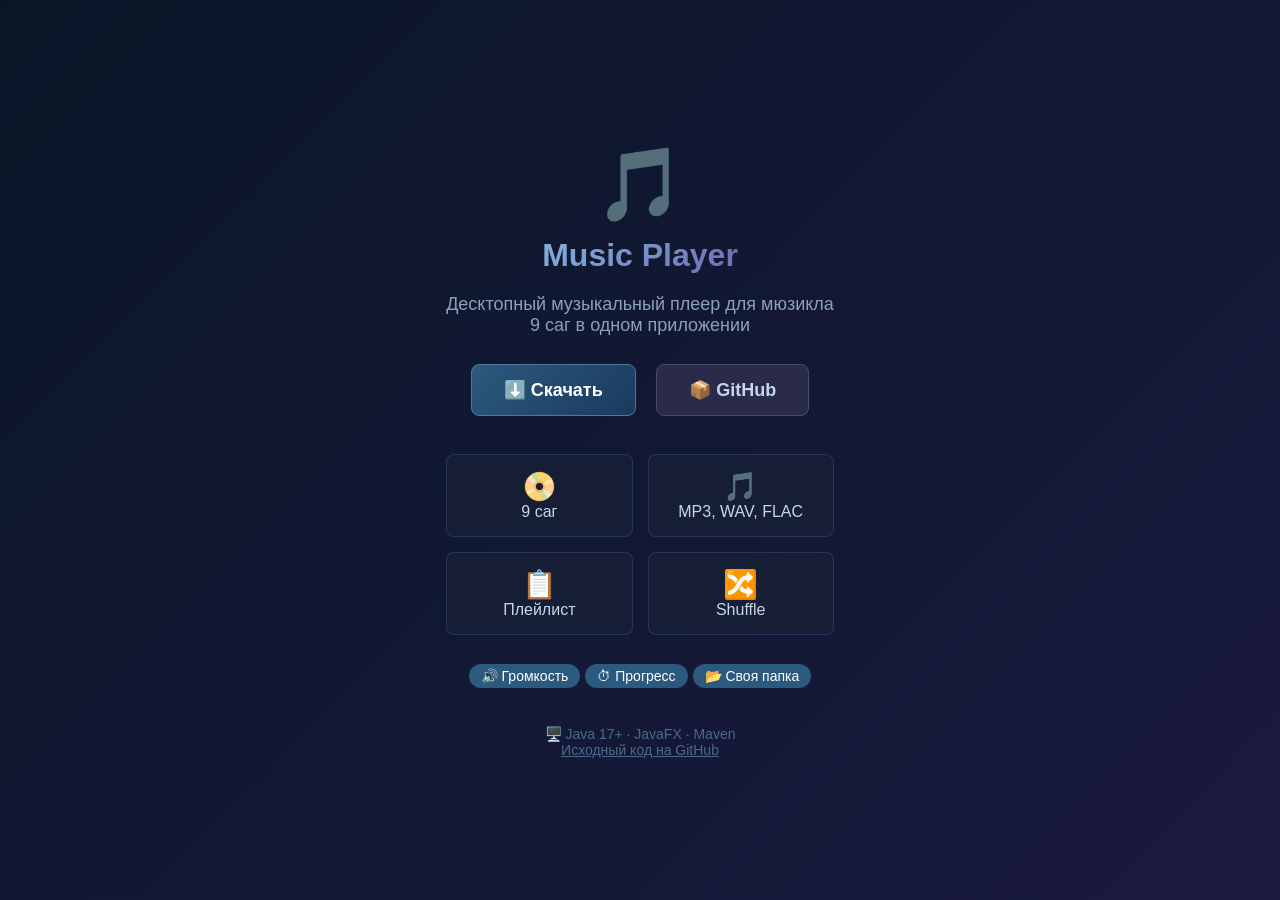
==== docs/index.html @ df12652e "git_domain" ====
<!DOCTYPE html>
<html lang="ru">
<head>
    <meta charset="UTF-8">
    <meta name="viewport" content="width=device-width, initial-scale=1.0">
    <title>🎵 Music Player</title>
    <style>
        * { margin: 0; padding: 0; box-sizing: border-box; }
        body {
            font-family: Arial, sans-serif;
            background: linear-gradient(135deg, #0a1628, #1a1a3e);
            color: #c5d6e8;
            min-height: 100vh;
            display: flex;
            justify-content: center;
            align-items: center;
        }
        .container {
            max-width: 700px;
            padding: 40px;
            text-align: center;
        }
        h1 {
            font-size: 72px;
            margin-bottom: 10px;
        }
        h2 {
            font-size: 32px;
            background: linear-gradient(135deg, #89cff0, #6a4e9e);
            -webkit-background-clip: text;
            -webkit-text-fill-color: transparent;
        }
        p {
            font-size: 18px;
            color: #8ba0bc;
            margin: 20px 0;
        }
        .btn {
            display: inline-block;
            padding: 14px 32px;
            margin: 8px;
            border-radius: 8px;
            text-decoration: none;
            font-size: 18px;
            font-weight: bold;
            transition: 0.2s;
        }
        .btn-primary {
            background: linear-gradient(135deg, #2c5a7e, #1a3a5e);
            color: white;
            border: 1px solid #4a7a9e;
        }
        .btn-primary:hover { transform: translateY(-2px); background: linear-gradient(135deg, #3a6a8e, #2a4a6e); }
        .btn-secondary {
            background: #2a2a4a;
            color: #c5d6e8;
            border: 1px solid #4a4a6a;
        }
        .btn-secondary:hover { background: #3a3a5a; }
        .features {
            display: grid;
            grid-template-columns: repeat(2, 1fr);
            gap: 15px;
            margin: 30px 0;
        }
        .feature {
            background: rgba(25, 35, 55, 0.6);
            padding: 15px;
            border-radius: 8px;
            border: 1px solid rgba(100, 150, 200, 0.2);
        }
        .feature span { font-size: 28px; display: block; }
        .badge {
            background: #2c5a7e;
            padding: 4px 12px;
            border-radius: 20px;
            font-size: 14px;
            color: white;
        }
        .footer {
            margin-top: 40px;
            font-size: 14px;
            color: #4a6a8a;
        }
    </style>
</head>
<body>
    <div class="container">
        <h1>🎵</h1>
        <h2>Music Player</h2>
        <p>Десктопный музыкальный плеер для мюзикла<br>9 саг в одном приложении</p>

        <div>
            <a href="https://github.com/ВАШ_АККАУНТ/m_epic/releases/latest" class="btn btn-primary">⬇️ Скачать</a>
            <a href="https://github.com/ВАШ_АККАУНТ/m_epic" class="btn btn-secondary">📦 GitHub</a>
        </div>

        <div class="features">
            <div class="feature"><span>📀</span> 9 саг</div>
            <div class="feature"><span>🎵</span> MP3, WAV, FLAC</div>
            <div class="feature"><span>📋</span> Плейлист</div>
            <div class="feature"><span>🔀</span> Shuffle</div>
        </div>

        <p>
            <span class="badge">🔊 Громкость</span>
            <span class="badge">⏱ Прогресс</span>
            <span class="badge">📂 Своя папка</span>
        </p>

        <div class="footer">
            🖥️ Java 17+ · JavaFX · Maven<br>
            <a href="https://github.com/ВАШ_АККАУНТ/m_epic" style="color: #4a6a8a;">Исходный код на GitHub</a>
        </div>
    </div>
</body>
</html>
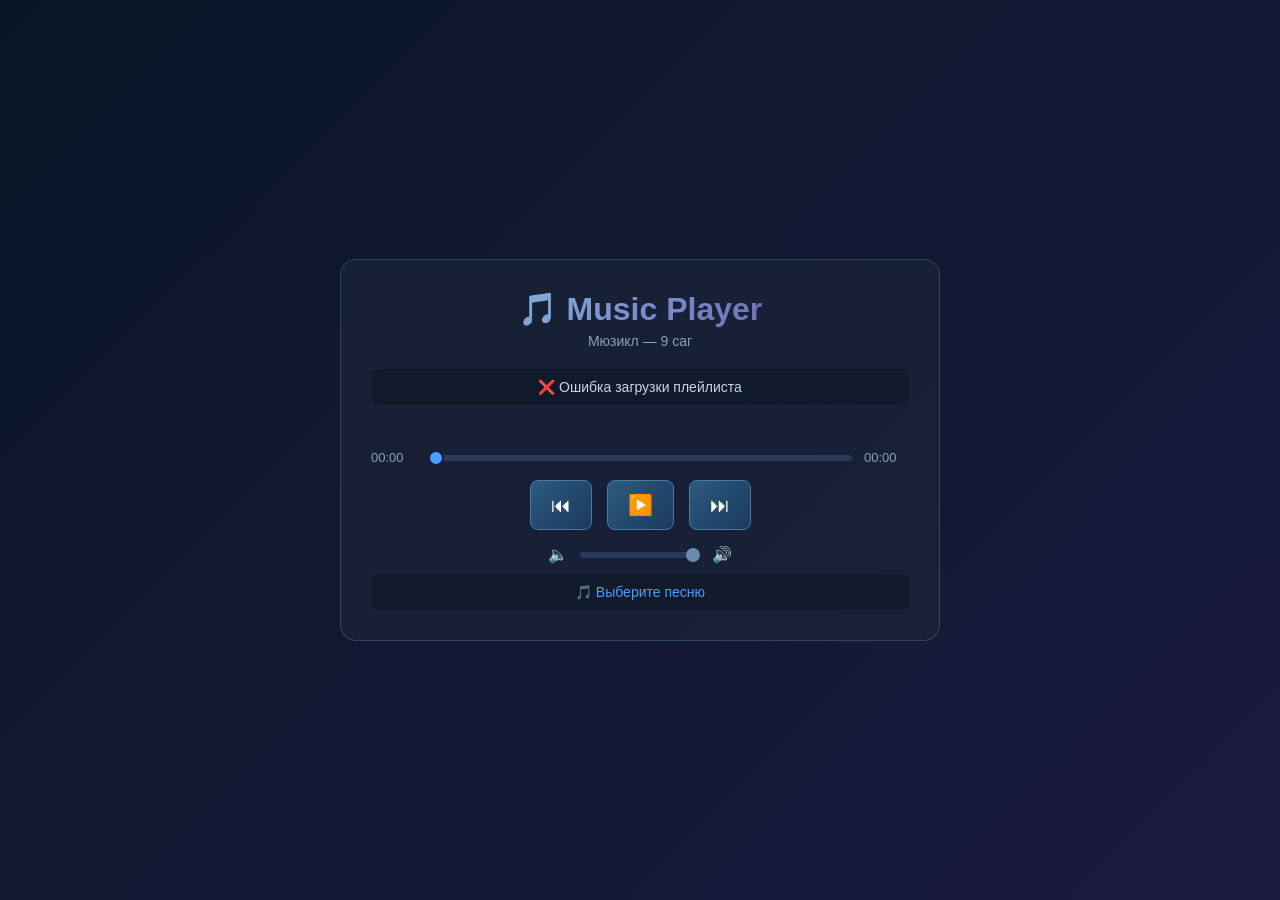
==== commit 0f903dcb: "web_2.0" ====
--- a/docs/index.html
+++ b/docs/index.html
@@ -4,114 +4,43 @@
     <meta charset="UTF-8">
     <meta name="viewport" content="width=device-width, initial-scale=1.0">
     <title>🎵 Music Player</title>
-    <style>
-        * { margin: 0; padding: 0; box-sizing: border-box; }
-        body {
-            font-family: Arial, sans-serif;
-            background: linear-gradient(135deg, #0a1628, #1a1a3e);
-            color: #c5d6e8;
-            min-height: 100vh;
-            display: flex;
-            justify-content: center;
-            align-items: center;
-        }
-        .container {
-            max-width: 700px;
-            padding: 40px;
-            text-align: center;
-        }
-        h1 {
-            font-size: 72px;
-            margin-bottom: 10px;
-        }
-        h2 {
-            font-size: 32px;
-            background: linear-gradient(135deg, #89cff0, #6a4e9e);
-            -webkit-background-clip: text;
-            -webkit-text-fill-color: transparent;
-        }
-        p {
-            font-size: 18px;
-            color: #8ba0bc;
-            margin: 20px 0;
-        }
-        .btn {
-            display: inline-block;
-            padding: 14px 32px;
-            margin: 8px;
-            border-radius: 8px;
-            text-decoration: none;
-            font-size: 18px;
-            font-weight: bold;
-            transition: 0.2s;
-        }
-        .btn-primary {
-            background: linear-gradient(135deg, #2c5a7e, #1a3a5e);
-            color: white;
-            border: 1px solid #4a7a9e;
-        }
-        .btn-primary:hover { transform: translateY(-2px); background: linear-gradient(135deg, #3a6a8e, #2a4a6e); }
-        .btn-secondary {
-            background: #2a2a4a;
-            color: #c5d6e8;
-            border: 1px solid #4a4a6a;
-        }
-        .btn-secondary:hover { background: #3a3a5a; }
-        .features {
-            display: grid;
-            grid-template-columns: repeat(2, 1fr);
-            gap: 15px;
-            margin: 30px 0;
-        }
-        .feature {
-            background: rgba(25, 35, 55, 0.6);
-            padding: 15px;
-            border-radius: 8px;
-            border: 1px solid rgba(100, 150, 200, 0.2);
-        }
-        .feature span { font-size: 28px; display: block; }
-        .badge {
-            background: #2c5a7e;
-            padding: 4px 12px;
-            border-radius: 20px;
-            font-size: 14px;
-            color: white;
-        }
-        .footer {
-            margin-top: 40px;
-            font-size: 14px;
-            color: #4a6a8a;
-        }
-    </style>
+    <link rel="stylesheet" href="style.css">
 </head>
 <body>
     <div class="container">
-        <h1>🎵</h1>
-        <h2>Music Player</h2>
-        <p>Десктопный музыкальный плеер для мюзикла<br>9 саг в одном приложении</p>
-
-        <div>
-            <a href="https://github.com/ВАШ_АККАУНТ/m_epic/releases/latest" class="btn btn-primary">⬇️ Скачать</a>
-            <a href="https://github.com/ВАШ_АККАУНТ/m_epic" class="btn btn-secondary">📦 GitHub</a>
+        <h1>🎵 Music Player</h1>
+        <p class="subtitle">Мюзикл — 9 саг</p>
+        
+        <div id="status" class="status">⏸ Остановлено</div>
+        
+        <!-- Вкладки альбомов -->
+        <div id="albumTabs" class="album-tabs"></div>
+        
+        <!-- Список песен -->
+        <div id="songList" class="song-list"></div>
+        
+        <!-- Прогресс-бар -->
+        <div class="progress-container">
+            <span id="currentTime" class="time-label">00:00</span>
+            <input type="range" id="progressBar" class="progress-bar" min="0" max="100" value="0">
+            <span id="totalTime" class="time-label">00:00</span>
         </div>
-
-        <div class="features">
-            <div class="feature"><span>📀</span> 9 саг</div>
-            <div class="feature"><span>🎵</span> MP3, WAV, FLAC</div>
-            <div class="feature"><span>📋</span> Плейлист</div>
-            <div class="feature"><span>🔀</span> Shuffle</div>
+        
+        <div class="controls">
+            <button id="prevBtn">⏮</button>
+            <button id="playBtn">▶️</button>
+            <button id="nextBtn">⏭</button>
         </div>
-
-        <p>
-            <span class="badge">🔊 Громкость</span>
-            <span class="badge">⏱ Прогресс</span>
-            <span class="badge">📂 Своя папка</span>
-        </p>
-
-        <div class="footer">
-            🖥️ Java 17+ · JavaFX · Maven<br>
-            <a href="https://github.com/ВАШ_АККАУНТ/m_epic" style="color: #4a6a8a;">Исходный код на GitHub</a>
+        
+        <div class="volume-container">
+            <span>🔈</span>
+            <input type="range" id="volumeSlider" class="volume-slider" min="0" max="100" value="100">
+            <span>🔊</span>
         </div>
+        
+        <div id="currentSong" class="current-song">🎵 Выберите песню</div>
     </div>
+    
+    <script src="app.js"></script>
 </body>
 </html>
--- a/docs/style.css
+++ b/docs/style.css
@@ -0,0 +1,235 @@
+* {
+    margin: 0;
+    padding: 0;
+    box-sizing: border-box;
+}
+
+body {
+    font-family: Arial, sans-serif;
+    background: linear-gradient(135deg, #0a1628, #1a1a3e);
+    color: #c5d6e8;
+    min-height: 100vh;
+    display: flex;
+    justify-content: center;
+    align-items: center;
+}
+
+.container {
+    max-width: 600px;
+    width: 100%;
+    padding: 30px;
+    background: rgba(25, 35, 55, 0.8);
+    border-radius: 16px;
+    border: 1px solid rgba(100, 150, 200, 0.3);
+}
+
+h1 {
+    text-align: center;
+    font-size: 32px;
+    background: linear-gradient(135deg, #89cff0, #6a4e9e);
+    -webkit-background-clip: text;
+    -webkit-text-fill-color: transparent;
+}
+
+.subtitle {
+    text-align: center;
+    color: #8ba0bc;
+    margin: 5px 0 20px 0;
+    font-size: 14px;
+}
+
+.status {
+    text-align: center;
+    padding: 10px;
+    background: rgba(15, 25, 40, 0.8);
+    border-radius: 8px;
+    margin-bottom: 15px;
+    font-size: 14px;
+}
+
+/* Вкладки альбомов */
+.album-tabs {
+    display: flex;
+    flex-wrap: wrap;
+    gap: 8px;
+    margin-bottom: 15px;
+}
+
+.album-tab {
+    padding: 6px 14px;
+    background: rgba(15, 25, 40, 0.7);
+    border: 1px solid rgba(100, 150, 200, 0.2);
+    border-radius: 6px;
+    cursor: pointer;
+    transition: 0.2s;
+    font-size: 13px;
+    color: #8ba0bc;
+}
+
+.album-tab:hover {
+    background: rgba(30, 50, 75, 0.8);
+}
+
+.album-tab.active {
+    background: rgba(45, 106, 45, 0.5);
+    border-color: #4a9eff;
+    color: #c5d6e8;
+}
+
+/* Список песен */
+.song-list {
+    max-height: 250px;
+    overflow-y: auto;
+    margin-bottom: 15px;
+}
+
+.song-item {
+    padding: 10px 15px;
+    margin: 4px 0;
+    background: rgba(15, 25, 40, 0.7);
+    border-radius: 6px;
+    cursor: pointer;
+    transition: 0.2s;
+    border-left: 3px solid transparent;
+}
+
+.song-item:hover {
+    background: rgba(30, 50, 75, 0.8);
+}
+
+.song-item.active {
+    border-left-color: #4a9eff;
+    background: rgba(30, 50, 75, 0.9);
+}
+
+/* Прогресс-бар */
+.progress-container {
+    display: flex;
+    align-items: center;
+    gap: 12px;
+    margin: 15px 0;
+}
+
+.time-label {
+    font-size: 13px;
+    color: #8ba0bc;
+    min-width: 45px;
+}
+
+.progress-bar {
+    flex: 1;
+    height: 6px;
+    -webkit-appearance: none;
+    appearance: none;
+    background: #2a3a5a;
+    border-radius: 4px;
+    outline: none;
+    cursor: pointer;
+}
+
+.progress-bar::-webkit-slider-thumb {
+    -webkit-appearance: none;
+    appearance: none;
+    width: 16px;
+    height: 16px;
+    border-radius: 50%;
+    background: #4a9eff;
+    cursor: pointer;
+    border: 2px solid #1a1a3e;
+}
+
+.progress-bar::-moz-range-thumb {
+    width: 16px;
+    height: 16px;
+    border-radius: 50%;
+    background: #4a9eff;
+    cursor: pointer;
+    border: 2px solid #1a1a3e;
+}
+
+/* Кнопки */
+.controls {
+    display: flex;
+    justify-content: center;
+    gap: 15px;
+    margin: 15px 0;
+}
+
+.controls button {
+    background: linear-gradient(135deg, #2c5a7e, #1a3a5e);
+    border: 1px solid #4a7a9e;
+    color: white;
+    padding: 12px 20px;
+    border-radius: 8px;
+    font-size: 20px;
+    cursor: pointer;
+    transition: 0.2s;
+    min-width: 60px;
+}
+
+.controls button:hover {
+    transform: translateY(-2px);
+    background: linear-gradient(135deg, #3a6a8e, #2a4a6e);
+}
+
+/* Громкость */
+.volume-container {
+    display: flex;
+    align-items: center;
+    justify-content: center;
+    gap: 12px;
+    margin: 10px 0;
+}
+
+.volume-slider {
+    width: 120px;
+    height: 6px;
+    -webkit-appearance: none;
+    appearance: none;
+    background: #2a3a5a;
+    border-radius: 4px;
+    outline: none;
+    cursor: pointer;
+}
+
+.volume-slider::-webkit-slider-thumb {
+    -webkit-appearance: none;
+    appearance: none;
+    width: 14px;
+    height: 14px;
+    border-radius: 50%;
+    background: #6a8aae;
+    cursor: pointer;
+}
+
+.volume-slider::-moz-range-thumb {
+    width: 14px;
+    height: 14px;
+    border-radius: 50%;
+    background: #6a8aae;
+    cursor: pointer;
+}
+
+.current-song {
+    text-align: center;
+    padding: 10px;
+    background: rgba(15, 25, 40, 0.8);
+    border-radius: 8px;
+    font-size: 14px;
+    color: #4a9eff;
+    margin-top: 10px;
+}
+
+::-webkit-scrollbar {
+    width: 6px;
+}
+
+::-webkit-scrollbar-track {
+    background: rgba(15, 25, 40, 0.5);
+    border-radius: 4px;
+}
+
+::-webkit-scrollbar-thumb {
+    background: #3a5a7a;
+    border-radius: 4px;
+}
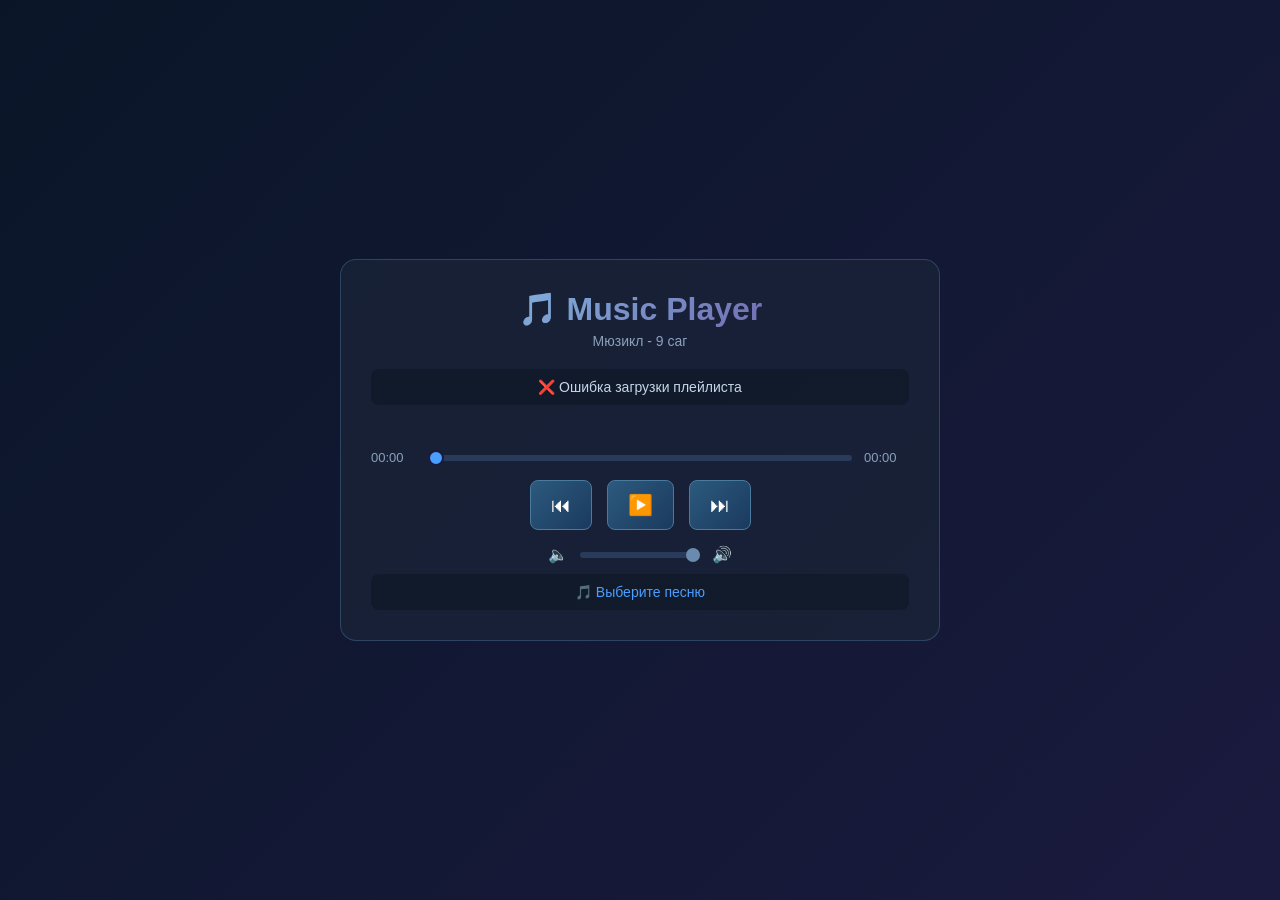
==== commit 83670dcb: "Update index.html" ====
--- a/docs/index.html
+++ b/docs/index.html
@@ -9,7 +9,7 @@
 <body>
     <div class="container">
         <h1>🎵 Music Player</h1>
-        <p class="subtitle">Мюзикл — 9 саг</p>
+        <p class="subtitle">Мюзикл - 9 саг</p>
         
         <div id="status" class="status">⏸ Остановлено</div>
         
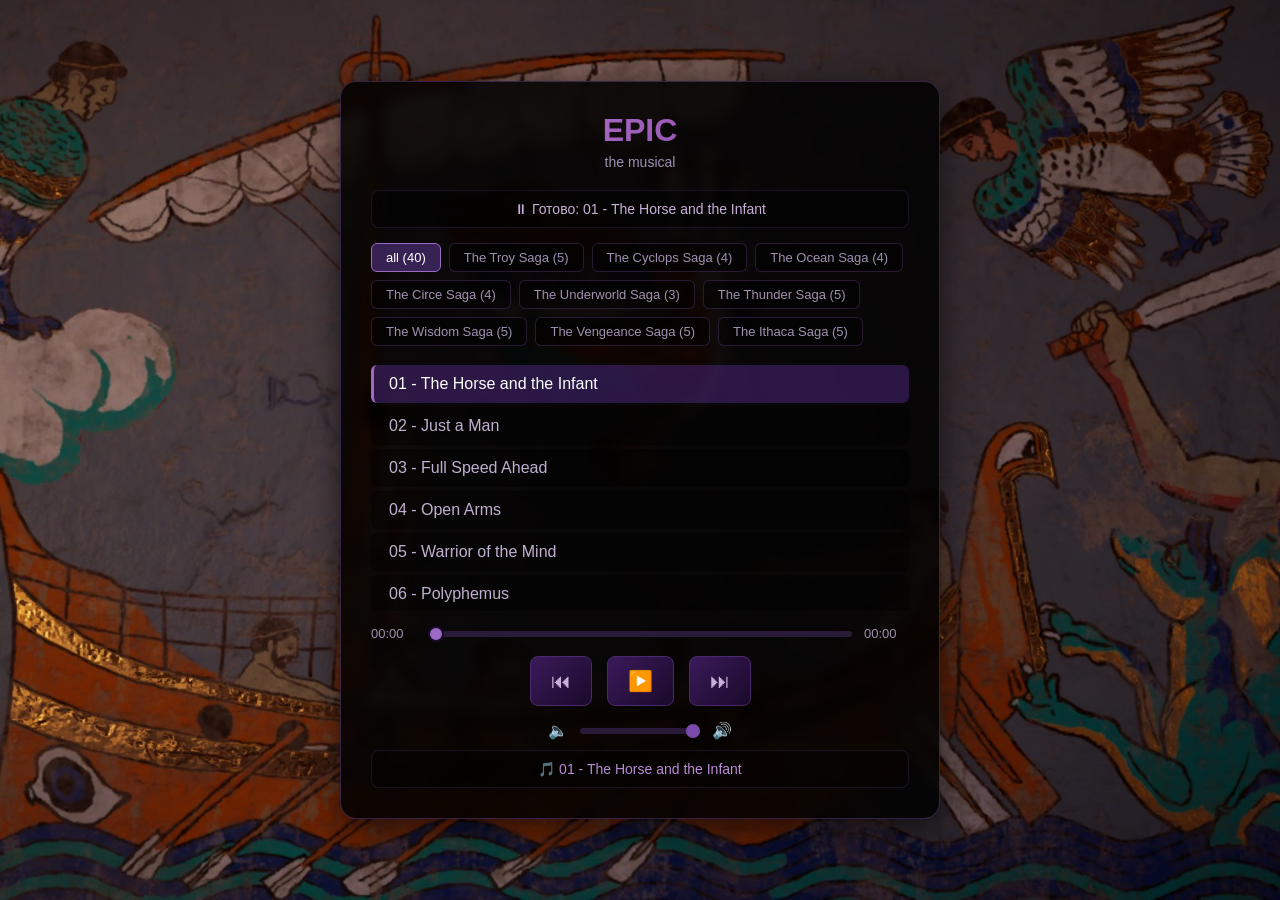
==== commit 31aa0252: "Update index.html" ====
--- a/docs/index.html
+++ b/docs/index.html
@@ -8,8 +8,8 @@
 </head>
 <body>
     <div class="container">
-        <h1>🎵 Music Player</h1>
-        <p class="subtitle">Мюзикл - 9 саг</p>
+        <h1>EPIC</h1>
+        <p class="subtitle">the musical</p>
         
         <div id="status" class="status">⏸ Остановлено</div>
         
--- a/docs/style.css
+++ b/docs/style.css
@@ -6,8 +6,11 @@
 
 body {
     font-family: Arial, sans-serif;
-    background: linear-gradient(135deg, #0a1628, #1a1a3e);
-    color: #c5d6e8;
+    background-image: url('background.jpg');
+    background-size: cover;
+    background-position: center;
+    background-attachment: fixed;
+    color: #e0d6e8;
     min-height: 100vh;
     display: flex;
     justify-content: center;
@@ -18,22 +21,24 @@
     max-width: 600px;
     width: 100%;
     padding: 30px;
-    background: rgba(25, 35, 55, 0.8);
+    background: rgba(0, 0, 0, 0.85);
     border-radius: 16px;
-    border: 1px solid rgba(100, 150, 200, 0.3);
+    border: 1px solid rgba(120, 80, 160, 0.4);
+    backdrop-filter: blur(6px);
+    box-shadow: 0 8px 32px rgba(0, 0, 0, 0.6);
 }
 
 h1 {
     text-align: center;
     font-size: 32px;
-    background: linear-gradient(135deg, #89cff0, #6a4e9e);
+    background: linear-gradient(135deg, #c084d8, #7c3a9e);
     -webkit-background-clip: text;
     -webkit-text-fill-color: transparent;
 }
 
 .subtitle {
     text-align: center;
-    color: #8ba0bc;
+    color: #a090b0;
     margin: 5px 0 20px 0;
     font-size: 14px;
 }
@@ -41,10 +46,12 @@
 .status {
     text-align: center;
     padding: 10px;
-    background: rgba(15, 25, 40, 0.8);
+    background: rgba(0, 0, 0, 0.5);
     border-radius: 8px;
     margin-bottom: 15px;
     font-size: 14px;
+    color: #c8b0d8;
+    border: 1px solid rgba(120, 80, 160, 0.2);
 }
 
 /* Вкладки альбомов */
@@ -57,23 +64,24 @@
 
 .album-tab {
     padding: 6px 14px;
-    background: rgba(15, 25, 40, 0.7);
-    border: 1px solid rgba(100, 150, 200, 0.2);
+    background: rgba(0, 0, 0, 0.5);
+    border: 1px solid rgba(120, 80, 160, 0.3);
     border-radius: 6px;
     cursor: pointer;
     transition: 0.2s;
     font-size: 13px;
-    color: #8ba0bc;
+    color: #a090b0;
 }
 
 .album-tab:hover {
-    background: rgba(30, 50, 75, 0.8);
+    background: rgba(80, 40, 120, 0.4);
+    color: #d8c8e8;
 }
 
 .album-tab.active {
-    background: rgba(45, 106, 45, 0.5);
-    border-color: #4a9eff;
-    color: #c5d6e8;
+    background: rgba(100, 60, 160, 0.5);
+    border-color: #9b6bc4;
+    color: #ffffff;
 }
 
 /* Список песен */
@@ -83,23 +91,40 @@
     margin-bottom: 15px;
 }
 
+.song-list::-webkit-scrollbar {
+    width: 6px;
+}
+
+.song-list::-webkit-scrollbar-track {
+    background: rgba(0, 0, 0, 0.3);
+    border-radius: 4px;
+}
+
+.song-list::-webkit-scrollbar-thumb {
+    background: #4a2a6a;
+    border-radius: 4px;
+}
+
 .song-item {
     padding: 10px 15px;
     margin: 4px 0;
-    background: rgba(15, 25, 40, 0.7);
+    background: rgba(0, 0, 0, 0.4);
     border-radius: 6px;
     cursor: pointer;
     transition: 0.2s;
     border-left: 3px solid transparent;
+    color: #c0b0d0;
 }
 
 .song-item:hover {
-    background: rgba(30, 50, 75, 0.8);
+    background: rgba(60, 30, 100, 0.4);
+    color: #ffffff;
 }
 
 .song-item.active {
-    border-left-color: #4a9eff;
-    background: rgba(30, 50, 75, 0.9);
+    border-left-color: #9b6bc4;
+    background: rgba(80, 40, 130, 0.5);
+    color: #ffffff;
 }
 
 /* Прогресс-бар */
@@ -112,7 +137,7 @@
 
 .time-label {
     font-size: 13px;
-    color: #8ba0bc;
+    color: #a090b0;
     min-width: 45px;
 }
 
@@ -121,7 +146,7 @@
     height: 6px;
     -webkit-appearance: none;
     appearance: none;
-    background: #2a3a5a;
+    background: #2a1a3a;
     border-radius: 4px;
     outline: none;
     cursor: pointer;
@@ -133,18 +158,18 @@
     width: 16px;
     height: 16px;
     border-radius: 50%;
-    background: #4a9eff;
-    cursor: pointer;
-    border: 2px solid #1a1a3e;
+    background: #9b6bc4;
+    cursor: pointer;
+    border: 2px solid #1a0a2a;
 }
 
 .progress-bar::-moz-range-thumb {
     width: 16px;
     height: 16px;
     border-radius: 50%;
-    background: #4a9eff;
-    cursor: pointer;
-    border: 2px solid #1a1a3e;
+    background: #9b6bc4;
+    cursor: pointer;
+    border: 2px solid #1a0a2a;
 }
 
 /* Кнопки */
@@ -156,9 +181,9 @@
 }
 
 .controls button {
-    background: linear-gradient(135deg, #2c5a7e, #1a3a5e);
-    border: 1px solid #4a7a9e;
-    color: white;
+    background: linear-gradient(135deg, #3a1a5a, #1a0a2a);
+    border: 1px solid #4a2a6a;
+    color: #c8b0d8;
     padding: 12px 20px;
     border-radius: 8px;
     font-size: 20px;
@@ -169,7 +194,9 @@
 
 .controls button:hover {
     transform: translateY(-2px);
-    background: linear-gradient(135deg, #3a6a8e, #2a4a6e);
+    background: linear-gradient(135deg, #5a2a8a, #3a1a5a);
+    border-color: #7a4aaa;
+    color: #ffffff;
 }
 
 /* Громкость */
@@ -181,12 +208,16 @@
     margin: 10px 0;
 }
 
+.volume-container span {
+    color: #a090b0;
+}
+
 .volume-slider {
     width: 120px;
     height: 6px;
     -webkit-appearance: none;
     appearance: none;
-    background: #2a3a5a;
+    background: #2a1a3a;
     border-radius: 4px;
     outline: none;
     cursor: pointer;
@@ -198,7 +229,7 @@
     width: 14px;
     height: 14px;
     border-radius: 50%;
-    background: #6a8aae;
+    background: #7a4aaa;
     cursor: pointer;
 }
 
@@ -206,30 +237,17 @@
     width: 14px;
     height: 14px;
     border-radius: 50%;
-    background: #6a8aae;
+    background: #7a4aaa;
     cursor: pointer;
 }
 
 .current-song {
     text-align: center;
     padding: 10px;
-    background: rgba(15, 25, 40, 0.8);
+    background: rgba(0, 0, 0, 0.4);
     border-radius: 8px;
     font-size: 14px;
-    color: #4a9eff;
+    color: #b88cd8;
     margin-top: 10px;
-}
-
-::-webkit-scrollbar {
-    width: 6px;
-}
-
-::-webkit-scrollbar-track {
-    background: rgba(15, 25, 40, 0.5);
-    border-radius: 4px;
-}
-
-::-webkit-scrollbar-thumb {
-    background: #3a5a7a;
-    border-radius: 4px;
+    border: 1px solid rgba(120, 80, 160, 0.2);
 }
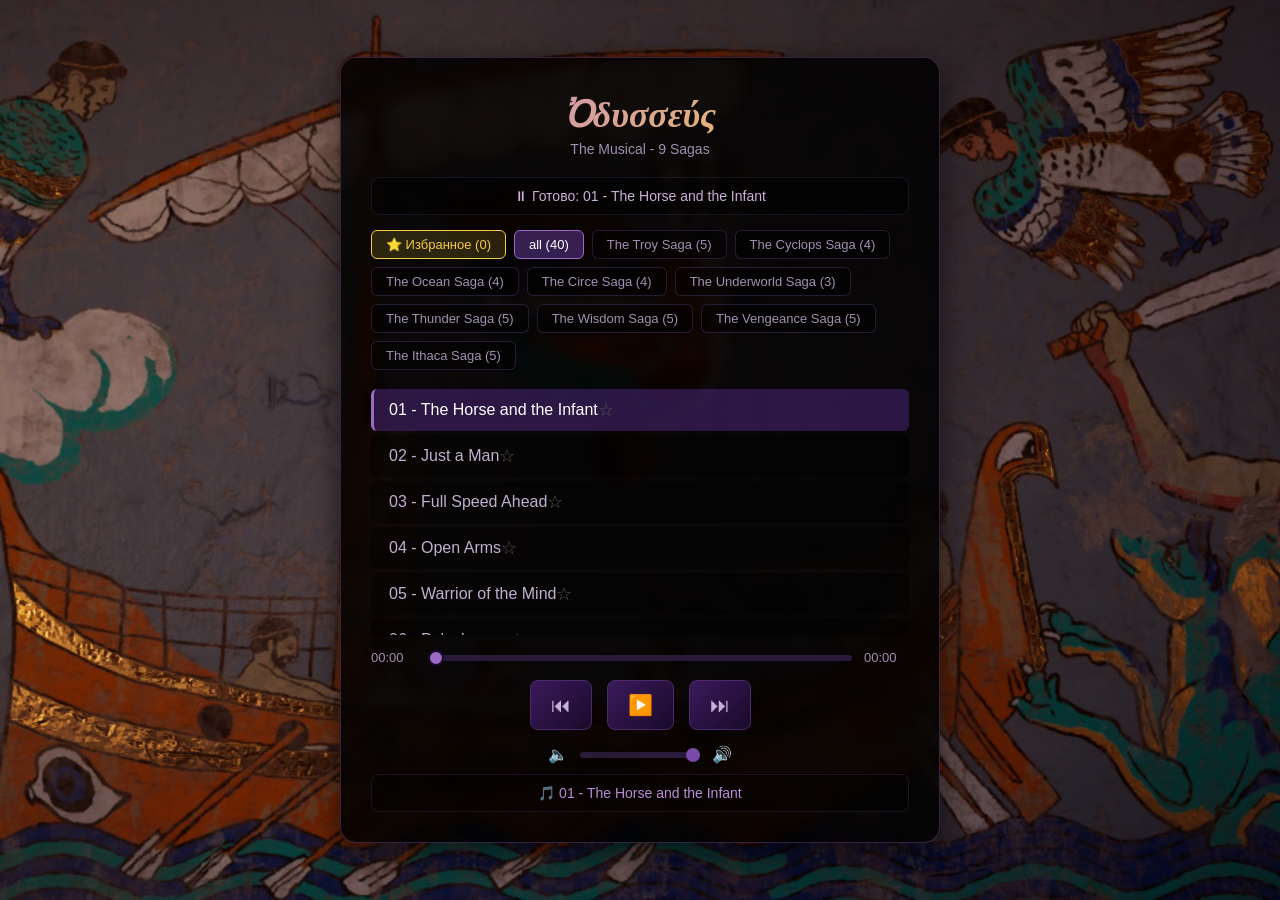
==== commit 9287c74b: "favorites+fix" ====
--- a/docs/index.html
+++ b/docs/index.html
@@ -3,13 +3,13 @@
 <head>
     <meta charset="UTF-8">
     <meta name="viewport" content="width=device-width, initial-scale=1.0">
-    <title>🎵 Music Player</title>
+    <title>Epic The Musical</title>
     <link rel="stylesheet" href="style.css">
 </head>
 <body>
     <div class="container">
-        <h1>EPIC</h1>
-        <p class="subtitle">the musical</p>
+        <h1>Ὀδυσσεύς</h1>
+        <p class="subtitle">The Musical - 9 Sagas</p>
         
         <div id="status" class="status">⏸ Остановлено</div>
         
--- a/docs/style.css
+++ b/docs/style.css
@@ -1,3 +1,5 @@
+@import url('https://fonts.googleapis.com/css2?family=Playfair+Display:ital,wght@0,700;1,700&display=swap');
+
 * {
     margin: 0;
     padding: 0;
@@ -29,9 +31,11 @@
 }
 
 h1 {
-    text-align: center;
-    font-size: 32px;
-    background: linear-gradient(135deg, #c084d8, #7c3a9e);
+    font-family: 'Playfair Display', serif;
+    font-style: italic;
+    text-align: center;
+    font-size: 36px;
+    background: linear-gradient(135deg, #c084d8, #f7c948);
     -webkit-background-clip: text;
     -webkit-text-fill-color: transparent;
 }
@@ -84,6 +88,23 @@
     color: #ffffff;
 }
 
+/* Вкладка "Избранное" */
+.favorite-tab {
+    background: rgba(180, 160, 50, 0.2) !important;
+    border-color: #f7c948 !important;
+    color: #f7c948 !important;
+}
+
+.favorite-tab:hover {
+    background: rgba(180, 160, 50, 0.4) !important;
+}
+
+.favorite-tab.active {
+    background: rgba(180, 160, 50, 0.4) !important;
+    border-color: #f7c948 !important;
+    color: #ffffff !important;
+}
+
 /* Список песен */
 .song-list {
     max-height: 250px;
@@ -114,6 +135,9 @@
     transition: 0.2s;
     border-left: 3px solid transparent;
     color: #c0b0d0;
+    display: flex;
+    justify-content: space-between;
+    align-items: center;
 }
 
 .song-item:hover {
@@ -125,6 +149,33 @@
     border-left-color: #9b6bc4;
     background: rgba(80, 40, 130, 0.5);
     color: #ffffff;
+}
+
+/* Звёздочка избранного */
+.star-btn {
+    user-select: none;
+    transition: transform 0.2s;
+}
+
+.star-btn:hover {
+    transform: scale(1.3);
+}
+
+/* Кнопка "Назад" из избранного */
+.back-btn {
+    padding: 8px 15px;
+    background: rgba(100, 60, 160, 0.3);
+    border: 1px solid rgba(120, 80, 160, 0.3);
+    border-radius: 6px;
+    cursor: pointer;
+    color: #c8b0d8;
+    text-align: center;
+    margin-bottom: 10px;
+    transition: 0.2s;
+}
+
+.back-btn:hover {
+    background: rgba(100, 60, 160, 0.5);
 }
 
 /* Прогресс-бар */
